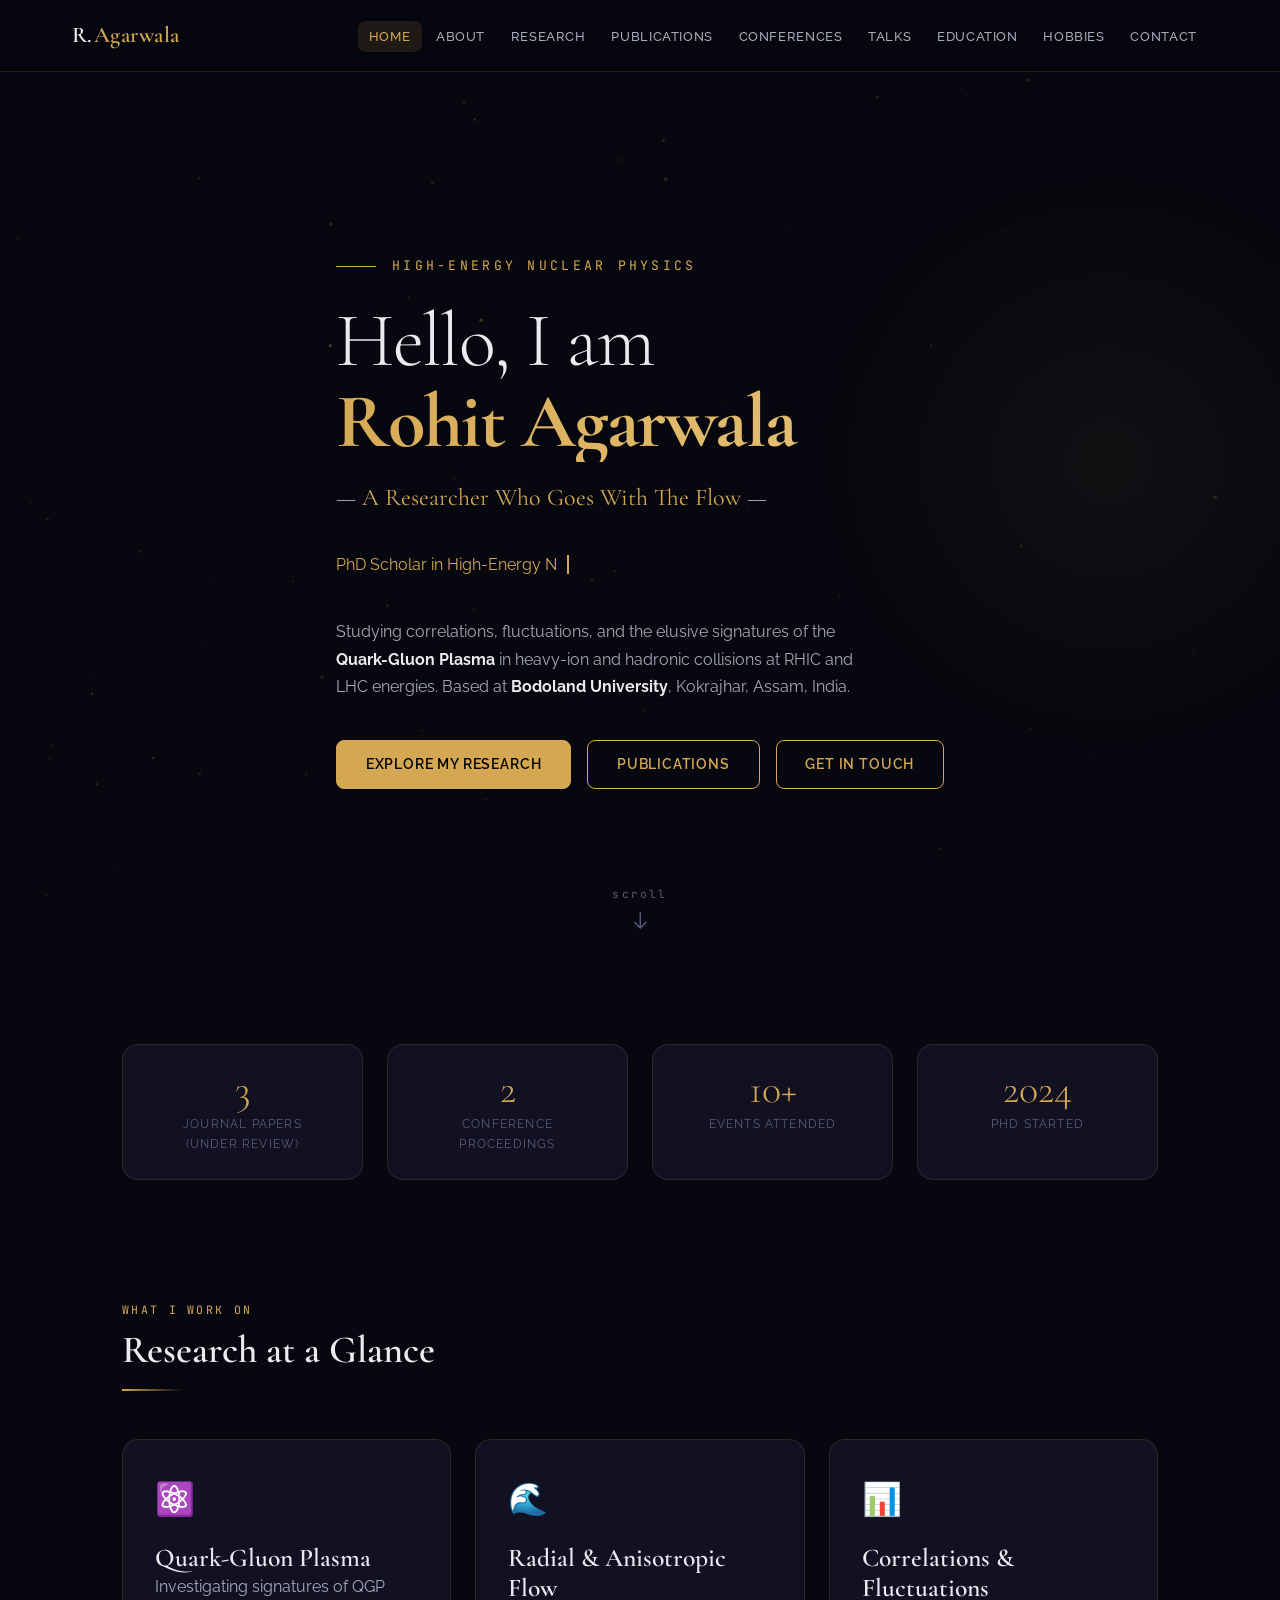
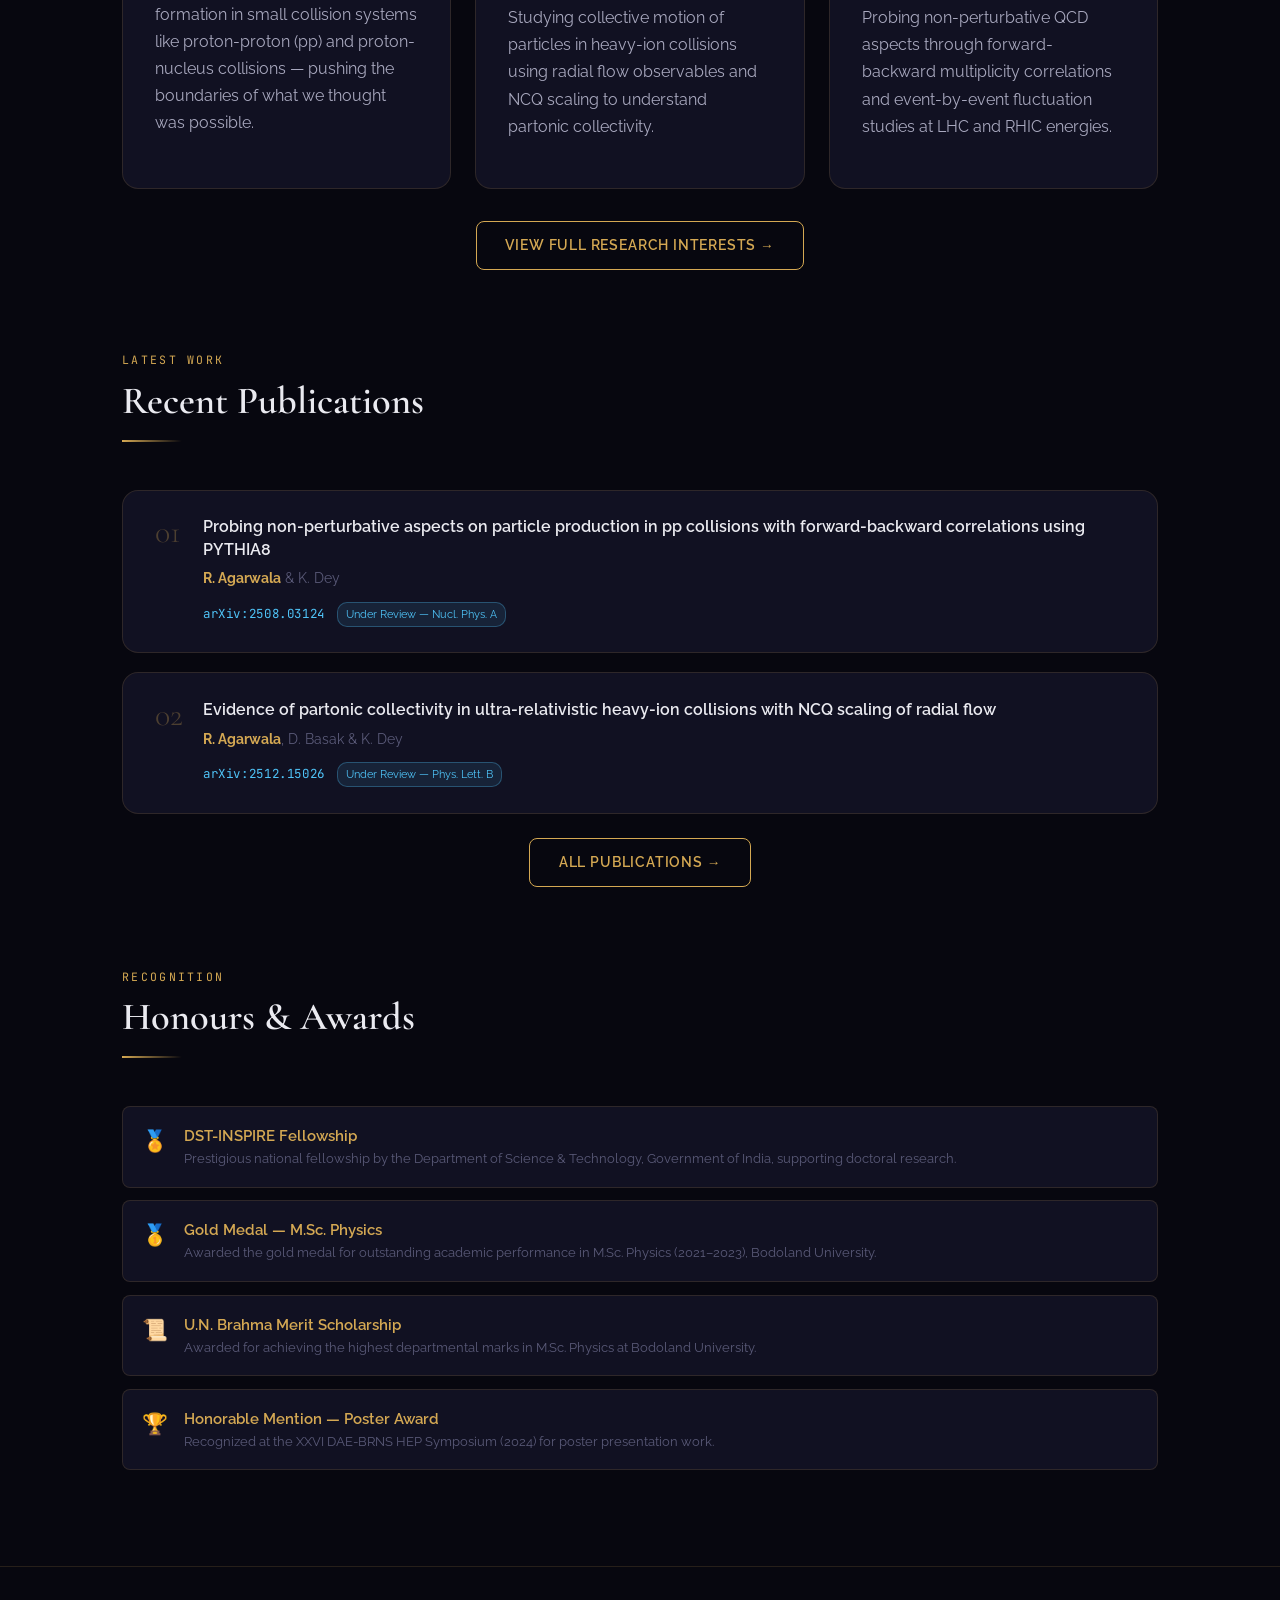
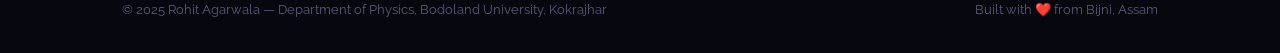
==== index.html @ eafd08af "Add files via upload All files uploaded" ====
<!DOCTYPE html>
<html lang="en">
<head>
  <meta charset="UTF-8" />
  <meta name="viewport" content="width=device-width, initial-scale=1.0" />
  <title>Rohit Agarwala | High-Energy Nuclear Physics</title>
  <meta name="description" content="Rohit Agarwala — PhD Scholar in High-Energy Nuclear Physics at Bodoland University, Kokrajhar, Assam. Studying QGP, radial flow, and correlations in heavy-ion and pp collisions." />
  <link rel="stylesheet" href="css/style.css" />
</head>
<body>

<canvas id="particle-canvas"></canvas>

<!-- Navbar -->
<nav class="navbar">
  <div class="nav-inner">
    <a href="index.html" class="nav-logo">R.<span>Agarwala</span></a>
    <ul class="nav-links">
      <li><a href="index.html">Home</a></li>
      <li><a href="about.html">About</a></li>
      <li><a href="research.html">Research</a></li>
      <li><a href="publications.html">Publications</a></li>
      <li><a href="conferences.html">Conferences</a></li>
      <li><a href="talks.html">Talks</a></li>
      <li><a href="education.html">Education</a></li>
      <li><a href="hobbies.html">Hobbies</a></li>
      <li><a href="contact.html">Contact</a></li>
    </ul>
    <div class="hamburger" id="hamburger">
      <span></span><span></span><span></span>
    </div>
  </div>
</nav>
<div class="mobile-nav">
  <a href="index.html">Home</a>
  <a href="about.html">About</a>
  <a href="research.html">Research</a>
  <a href="publications.html">Publications</a>
  <a href="conferences.html">Conferences</a>
  <a href="talks.html">Talks</a>
  <a href="education.html">Education</a>
  <a href="hobbies.html">Hobbies</a>
  <a href="contact.html">Contact</a>
</div>

<div class="page-wrapper">

  <!-- Hero -->
  <section class="hero">
    <div class="container">
      <div class="hero-content">
        <div class="hero-eyebrow fade-up">High-Energy Nuclear Physics</div>
        <h1 class="fade-up" style="transition-delay:0.1s">
          Hello, I am
          <span class="name-highlight">Rohit Agarwala</span>
        </h1>
        <p class="hero-tagline fade-up" style="transition-delay:0.2s">
          — <em>A Researcher Who Goes With The Flow</em> —
        </p>
        <p class="hero-desc fade-up" style="transition-delay:0.3s">
          <span id="typed-text" style="color:var(--gold)"></span>
          <span style="border-right: 2px solid var(--gold); animation: blink 1s infinite; margin-left:2px;">&nbsp;</span>
        </p>
        <p class="hero-desc fade-up" style="transition-delay:0.35s">
          Studying correlations, fluctuations, and the elusive signatures of the 
          <strong style="color:var(--text-primary)">Quark-Gluon Plasma</strong> in 
          heavy-ion and hadronic collisions at RHIC and LHC energies. 
          Based at <strong style="color:var(--text-primary)">Bodoland University</strong>, Kokrajhar, Assam, India.
        </p>
        <div class="hero-actions fade-up" style="transition-delay:0.4s">
          <a href="research.html" class="btn btn-primary">Explore My Research</a>
          <a href="publications.html" class="btn btn-outline">Publications</a>
          <a href="contact.html" class="btn btn-outline">Get In Touch</a>
        </div>
      </div>
    </div>
    <div class="hero-glow"></div>
    <div class="hero-scroll">
      <span>scroll</span>
      <svg width="16" height="20" viewBox="0 0 16 20" fill="none">
        <path d="M8 0v16M2 10l6 6 6-6" stroke="currentColor" stroke-width="1.5"/>
      </svg>
    </div>
  </section>

  <!-- Quick Stats -->
  <section class="section" style="padding-top: 2rem;">
    <div class="container">
      <div class="stats-row fade-up">
        <div class="stat-box">
          <div class="stat-number">3</div>
          <div class="stat-label">Journal Papers (Under Review)</div>
        </div>
        <div class="stat-box">
          <div class="stat-number">2</div>
          <div class="stat-label">Conference Proceedings</div>
        </div>
        <div class="stat-box">
          <div class="stat-number">10+</div>
          <div class="stat-label">Events Attended</div>
        </div>
        <div class="stat-box">
          <div class="stat-number">2024</div>
          <div class="stat-label">PhD Started</div>
        </div>
      </div>
    </div>
  </section>

  <!-- Research Snapshot -->
  <section class="section" style="padding-top: 0;">
    <div class="container">
      <div class="section-header fade-up">
        <div class="section-label">What I Work On</div>
        <h2>Research at a Glance</h2>
        <div class="section-divider"></div>
      </div>
      <div class="research-grid">
        <div class="card fade-up" style="transition-delay:0.1s">
          <div style="font-size:2rem;margin-bottom:1rem;">⚛️</div>
          <h3>Quark-Gluon Plasma</h3>
          <p>Investigating signatures of QGP formation in small collision systems like proton-proton (pp) and proton-nucleus collisions — pushing the boundaries of what we thought was possible.</p>
        </div>
        <div class="card fade-up" style="transition-delay:0.2s">
          <div style="font-size:2rem;margin-bottom:1rem;">🌊</div>
          <h3>Radial & Anisotropic Flow</h3>
          <p>Studying collective motion of particles in heavy-ion collisions using radial flow observables and NCQ scaling to understand partonic collectivity.</p>
        </div>
        <div class="card fade-up" style="transition-delay:0.3s">
          <div style="font-size:2rem;margin-bottom:1rem;">📊</div>
          <h3>Correlations & Fluctuations</h3>
          <p>Probing non-perturbative QCD aspects through forward-backward multiplicity correlations and event-by-event fluctuation studies at LHC and RHIC energies.</p>
        </div>
      </div>
      <div class="fade-up" style="margin-top:2rem; text-align:center;">
        <a href="research.html" class="btn btn-outline">View Full Research Interests →</a>
      </div>
    </div>
  </section>

  <!-- Recent Publications Teaser -->
  <section class="section" style="padding-top:0;">
    <div class="container">
      <div class="section-header fade-up">
        <div class="section-label">Latest Work</div>
        <h2>Recent Publications</h2>
        <div class="section-divider"></div>
      </div>
      <div class="pub-card fade-up">
        <div class="pub-number">01</div>
        <div class="pub-content">
          <div class="pub-title">Probing non-perturbative aspects on particle production in pp collisions with forward-backward correlations using PYTHIA8</div>
          <div class="pub-authors"><strong>R. Agarwala</strong> &amp; K. Dey</div>
          <div><span class="pub-journal">arXiv:2508.03124</span> <span class="pub-status">Under Review — Nucl. Phys. A</span></div>
        </div>
      </div>
      <div class="pub-card fade-up">
        <div class="pub-number">02</div>
        <div class="pub-content">
          <div class="pub-title">Evidence of partonic collectivity in ultra-relativistic heavy-ion collisions with NCQ scaling of radial flow</div>
          <div class="pub-authors"><strong>R. Agarwala</strong>, D. Basak &amp; K. Dey</div>
          <div><span class="pub-journal">arXiv:2512.15026</span> <span class="pub-status">Under Review — Phys. Lett. B</span></div>
        </div>
      </div>
      <div style="margin-top:1.5rem; text-align:center;" class="fade-up">
        <a href="publications.html" class="btn btn-outline">All Publications →</a>
      </div>
    </div>
  </section>

  <!-- Awards Teaser -->
  <section class="section" style="padding-top:0; padding-bottom:6rem;">
    <div class="container">
      <div class="section-header fade-up">
        <div class="section-label">Recognition</div>
        <h2>Honours &amp; Awards</h2>
        <div class="section-divider"></div>
      </div>
      <div class="awards-list">
        <div class="award-item fade-up">
          <div class="award-icon">🏅</div>
          <div>
            <div class="award-title">DST-INSPIRE Fellowship</div>
            <div class="award-desc">Prestigious national fellowship by the Department of Science &amp; Technology, Government of India, supporting doctoral research.</div>
          </div>
        </div>
        <div class="award-item fade-up">
          <div class="award-icon">🥇</div>
          <div>
            <div class="award-title">Gold Medal — M.Sc. Physics</div>
            <div class="award-desc">Awarded the gold medal for outstanding academic performance in M.Sc. Physics (2021–2023), Bodoland University.</div>
          </div>
        </div>
        <div class="award-item fade-up">
          <div class="award-icon">📜</div>
          <div>
            <div class="award-title">U.N. Brahma Merit Scholarship</div>
            <div class="award-desc">Awarded for achieving the highest departmental marks in M.Sc. Physics at Bodoland University.</div>
          </div>
        </div>
        <div class="award-item fade-up">
          <div class="award-icon">🏆</div>
          <div>
            <div class="award-title">Honorable Mention — Poster Award</div>
            <div class="award-desc">Recognized at the XXVI DAE-BRNS HEP Symposium (2024) for poster presentation work.</div>
          </div>
        </div>
      </div>
    </div>
  </section>

</div>

<!-- Footer -->
<footer>
  <div class="container">
    <div class="footer-inner">
      <span>© 2025 Rohit Agarwala — Department of Physics, Bodoland University, Kokrajhar</span>
      <span>Built with ❤️ from Bijni, Assam</span>
    </div>
  </div>
</footer>

<style>
@keyframes blink { 0%,100% { opacity: 1; } 50% { opacity: 0; } }
</style>

<script src="js/main.js"></script>
</body>
</html>
---- css/style.css ----
/* =============================================
   ROHIT AGARWALA — Academic Website
   Theme: Dark Elegant Physics
   ============================================= */

@import url('https://fonts.googleapis.com/css2?family=Cormorant+Garamond:ital,wght@0,300;0,400;0,600;0,700;1,300;1,400&family=Raleway:wght@300;400;500;600;700&family=JetBrains+Mono:wght@400;500&display=swap');

/* ── CSS Variables ── */
:root {
  --bg-primary:    #07070f;
  --bg-secondary:  #0d0d1a;
  --bg-card:       #111122;
  --bg-card-hover: #161628;
  --border:        rgba(212, 168, 83, 0.15);
  --border-hover:  rgba(212, 168, 83, 0.45);
  --gold:          #d4a853;
  --gold-light:    #e8c47a;
  --gold-dim:      rgba(212, 168, 83, 0.12);
  --cyan:          #4fc3f7;
  --cyan-dim:      rgba(79, 195, 247, 0.10);
  --text-primary:  #eaeaf0;
  --text-secondary:#a8a8be;
  --text-muted:    #5a5a78;
  --font-display:  'Cormorant Garamond', Georgia, serif;
  --font-ui:       'Raleway', sans-serif;
  --font-mono:     'JetBrains Mono', monospace;
  --nav-height:    72px;
  --radius:        8px;
  --radius-lg:     16px;
  --shadow:        0 4px 32px rgba(0,0,0,0.5);
  --shadow-gold:   0 0 40px rgba(212, 168, 83, 0.12);
  --transition:    0.3s cubic-bezier(0.4,0,0.2,1);
}

/* ── Reset & Base ── */
*, *::before, *::after { box-sizing: border-box; margin: 0; padding: 0; }

html { scroll-behavior: smooth; font-size: 16px; }

body {
  background-color: var(--bg-primary);
  color: var(--text-primary);
  font-family: var(--font-ui);
  font-weight: 400;
  line-height: 1.7;
  overflow-x: hidden;
}

::selection { background: var(--gold); color: #000; }

/* ── Scrollbar ── */
::-webkit-scrollbar { width: 6px; }
::-webkit-scrollbar-track { background: var(--bg-primary); }
::-webkit-scrollbar-thumb { background: var(--gold); border-radius: 3px; }

/* ── Typography ── */
h1,h2,h3,h4,h5 {
  font-family: var(--font-display);
  font-weight: 600;
  line-height: 1.2;
  color: var(--text-primary);
}
h1 { font-size: clamp(2.4rem, 5vw, 4rem); }
h2 { font-size: clamp(1.8rem, 3vw, 2.6rem); }
h3 { font-size: clamp(1.2rem, 2vw, 1.6rem); }
h4 { font-size: 1.1rem; font-family: var(--font-ui); font-weight: 600; }

p { color: var(--text-secondary); margin-bottom: 1rem; }
a { color: var(--gold); text-decoration: none; transition: color var(--transition); }
a:hover { color: var(--gold-light); }

/* ── Utility ── */
.container { max-width: 1100px; margin: 0 auto; padding: 0 2rem; }
.text-gold { color: var(--gold); }
.text-cyan { color: var(--cyan); }
.text-muted { color: var(--text-muted); }
.italic { font-style: italic; }
.tag {
  display: inline-block;
  font-size: 0.72rem;
  font-weight: 600;
  letter-spacing: 0.08em;
  text-transform: uppercase;
  padding: 3px 10px;
  border-radius: 20px;
  border: 1px solid var(--border-hover);
  color: var(--gold);
  background: var(--gold-dim);
}
.tag.cyan {
  color: var(--cyan);
  border-color: rgba(79,195,247,0.4);
  background: var(--cyan-dim);
}

/* ── Divider ── */
.section-divider {
  width: 60px; height: 2px;
  background: linear-gradient(90deg, var(--gold), transparent);
  margin: 1rem 0 2rem;
}
.section-divider.center { margin: 1rem auto 2rem; }

/* ── Particle Canvas ── */
#particle-canvas {
  position: fixed; top: 0; left: 0;
  width: 100%; height: 100%;
  pointer-events: none; z-index: 0;
  opacity: 0.4;
}

/* ── Navigation ── */
.navbar {
  position: fixed; top: 0; left: 0; right: 0;
  height: var(--nav-height);
  background: rgba(7,7,15,0.92);
  backdrop-filter: blur(20px);
  border-bottom: 1px solid var(--border);
  z-index: 1000;
  transition: box-shadow var(--transition);
}
.navbar.scrolled { box-shadow: 0 4px 30px rgba(0,0,0,0.6); }

.nav-inner {
  max-width: 1200px; margin: 0 auto; padding: 0 2rem;
  height: 100%; display: flex; align-items: center; justify-content: space-between;
}

.nav-logo {
  font-family: var(--font-display);
  font-size: 1.4rem;
  font-weight: 600;
  color: var(--text-primary);
  letter-spacing: 0.02em;
}
.nav-logo span { color: var(--gold); }

.nav-links {
  display: flex; gap: 0.2rem; list-style: none; align-items: center;
}
.nav-links a {
  color: var(--text-secondary);
  font-size: 0.8rem;
  font-weight: 500;
  letter-spacing: 0.05em;
  text-transform: uppercase;
  padding: 0.5rem 0.7rem;
  border-radius: var(--radius);
  transition: all var(--transition);
  position: relative;
}
.nav-links a:hover,
.nav-links a.active {
  color: var(--gold);
  background: var(--gold-dim);
}

/* Hamburger */
.hamburger { display: none; flex-direction: column; gap: 5px; cursor: pointer; padding: 8px; }
.hamburger span {
  display: block; width: 24px; height: 2px;
  background: var(--text-primary);
  transition: all var(--transition);
}

/* Mobile nav */
.mobile-nav {
  display: none;
  position: fixed; top: var(--nav-height); left: 0; right: 0;
  background: rgba(7,7,15,0.98);
  backdrop-filter: blur(20px);
  border-bottom: 1px solid var(--border);
  padding: 1rem 2rem 2rem;
  z-index: 999;
  flex-direction: column; gap: 0.5rem;
}
.mobile-nav.open { display: flex; }
.mobile-nav a {
  color: var(--text-secondary);
  font-size: 0.9rem;
  font-weight: 500;
  letter-spacing: 0.05em;
  text-transform: uppercase;
  padding: 0.75rem 1rem;
  border-radius: var(--radius);
  border: 1px solid transparent;
  transition: all var(--transition);
}
.mobile-nav a:hover { color: var(--gold); border-color: var(--border); background: var(--gold-dim); }

/* ── Page Wrapper ── */
.page-wrapper {
  position: relative; z-index: 1;
  padding-top: var(--nav-height);
  min-height: 100vh;
}

/* ── Page Hero (inner pages) ── */
.page-hero {
  padding: 5rem 0 3rem;
  text-align: center;
  position: relative;
}
.page-hero::after {
  content: '';
  position: absolute; bottom: 0; left: 50%; transform: translateX(-50%);
  width: 400px; height: 1px;
  background: linear-gradient(90deg, transparent, var(--gold), transparent);
}
.page-hero .eyebrow {
  font-family: var(--font-mono);
  font-size: 0.78rem;
  color: var(--gold);
  letter-spacing: 0.2em;
  text-transform: uppercase;
  margin-bottom: 1rem;
}
.page-hero h1 { font-weight: 300; letter-spacing: -0.01em; }
.page-hero h1 em { font-style: italic; color: var(--gold); }
.page-hero .subtitle { max-width: 600px; margin: 1rem auto 0; font-size: 1.05rem; }

/* ── Section ── */
.section { padding: 5rem 0; }
.section-header { margin-bottom: 3rem; }
.section-header.center { text-align: center; }
.section-label {
  font-family: var(--font-mono);
  font-size: 0.72rem;
  letter-spacing: 0.2em;
  text-transform: uppercase;
  color: var(--gold);
  margin-bottom: 0.5rem;
}

/* ── Cards ── */
.card {
  background: var(--bg-card);
  border: 1px solid var(--border);
  border-radius: var(--radius-lg);
  padding: 2rem;
  transition: all var(--transition);
  position: relative;
  overflow: hidden;
}
.card::before {
  content: '';
  position: absolute; top: 0; left: 0; right: 0;
  height: 2px;
  background: linear-gradient(90deg, transparent, var(--gold), transparent);
  opacity: 0; transition: opacity var(--transition);
}
.card:hover { border-color: var(--border-hover); background: var(--bg-card-hover); box-shadow: var(--shadow-gold); }
.card:hover::before { opacity: 1; }

/* ── Buttons ── */
.btn {
  display: inline-flex; align-items: center; gap: 0.5rem;
  font-family: var(--font-ui); font-size: 0.85rem; font-weight: 600;
  letter-spacing: 0.06em; text-transform: uppercase;
  padding: 0.75rem 1.8rem;
  border-radius: var(--radius);
  border: 1px solid transparent;
  cursor: pointer; transition: all var(--transition);
  text-decoration: none;
}
.btn-primary {
  background: var(--gold); color: #000;
  border-color: var(--gold);
}
.btn-primary:hover { background: var(--gold-light); color: #000; border-color: var(--gold-light); box-shadow: 0 0 20px rgba(212,168,83,0.3); }
.btn-outline {
  background: transparent; color: var(--gold);
  border-color: var(--gold);
}
.btn-outline:hover { background: var(--gold-dim); }

/* ── Timeline ── */
.timeline { position: relative; padding-left: 2rem; }
.timeline::before {
  content: '';
  position: absolute; left: 0; top: 0; bottom: 0;
  width: 1px; background: linear-gradient(180deg, var(--gold), transparent);
}
.timeline-item { position: relative; margin-bottom: 2.5rem; }
.timeline-item::before {
  content: '';
  position: absolute; left: -2rem; top: 0.4rem;
  width: 10px; height: 10px;
  border-radius: 50%;
  background: var(--gold); box-shadow: 0 0 10px rgba(212,168,83,0.6);
  transform: translateX(-50%);
}
.timeline-date {
  font-family: var(--font-mono); font-size: 0.75rem;
  color: var(--gold); letter-spacing: 0.1em; margin-bottom: 0.3rem;
}
.timeline-title { font-size: 1.05rem; font-weight: 600; color: var(--text-primary); margin-bottom: 0.2rem; }
.timeline-subtitle { font-size: 0.9rem; color: var(--text-secondary); margin-bottom: 0.4rem; }
.timeline-body { font-size: 0.9rem; color: var(--text-muted); }

/* ── Publication Card ── */
.pub-card {
  background: var(--bg-card); border: 1px solid var(--border);
  border-radius: var(--radius-lg); padding: 1.6rem 2rem;
  margin-bottom: 1.2rem; transition: all var(--transition);
  position: relative;
}
.pub-card:hover { border-color: var(--border-hover); background: var(--bg-card-hover); }
.pub-number {
  position: absolute; top: 1.6rem; left: 2rem;
  font-family: var(--font-display); font-size: 2rem; font-weight: 300;
  color: var(--gold); opacity: 0.3; line-height: 1;
}
.pub-content { padding-left: 3rem; }
.pub-title { font-size: 1rem; font-weight: 600; color: var(--text-primary); margin-bottom: 0.4rem; line-height: 1.4; }
.pub-authors { font-size: 0.85rem; color: var(--text-muted); margin-bottom: 0.5rem; }
.pub-authors strong { color: var(--gold); }
.pub-journal {
  font-family: var(--font-mono); font-size: 0.78rem;
  color: var(--cyan); letter-spacing: 0.05em;
}
.pub-status {
  display: inline-block; margin-left: 0.5rem;
  font-size: 0.7rem; padding: 2px 8px;
  border-radius: 10px; background: rgba(79,195,247,0.1);
  border: 1px solid rgba(79,195,247,0.3); color: var(--cyan);
}

/* ── Conference cards ── */
.conf-grid { display: grid; grid-template-columns: repeat(auto-fill, minmax(320px, 1fr)); gap: 1.5rem; }
.conf-card {
  background: var(--bg-card); border: 1px solid var(--border);
  border-radius: var(--radius-lg); padding: 1.5rem;
  transition: all var(--transition);
}
.conf-card:hover { border-color: var(--border-hover); background: var(--bg-card-hover); transform: translateY(-2px); }
.conf-icon { font-size: 1.4rem; margin-bottom: 0.75rem; }
.conf-title { font-size: 0.95rem; font-weight: 600; color: var(--text-primary); margin-bottom: 0.4rem; line-height: 1.4; }
.conf-meta { font-size: 0.8rem; color: var(--text-muted); display: flex; flex-direction: column; gap: 0.15rem; }
.conf-meta span { display: flex; align-items: center; gap: 0.4rem; }

/* ── Skills ── */
.skills-grid { display: grid; grid-template-columns: repeat(auto-fill, minmax(240px, 1fr)); gap: 1rem; }
.skill-item {
  background: var(--bg-card); border: 1px solid var(--border);
  border-radius: var(--radius); padding: 1rem 1.2rem;
}
.skill-name { font-size: 0.85rem; font-weight: 600; color: var(--text-primary); margin-bottom: 0.5rem; }
.skill-bar { height: 3px; background: rgba(255,255,255,0.06); border-radius: 2px; overflow: hidden; }
.skill-fill { height: 100%; background: linear-gradient(90deg, var(--gold), var(--gold-light)); border-radius: 2px; width: 0; transition: width 1.2s ease; }

/* ── Research Interest Cards ── */
.research-grid { display: grid; grid-template-columns: repeat(auto-fill, minmax(280px, 1fr)); gap: 1.5rem; }
.research-card {
  background: var(--bg-card); border: 1px solid var(--border);
  border-radius: var(--radius-lg); padding: 2rem;
  transition: all var(--transition); text-align: left;
}
.research-card:hover { border-color: var(--border-hover); transform: translateY(-3px); box-shadow: var(--shadow-gold); }
.research-icon { font-size: 2rem; margin-bottom: 1rem; }
.research-card h3 { font-size: 1.1rem; margin-bottom: 0.75rem; }
.research-card p { font-size: 0.88rem; margin: 0; }

/* ── Stat boxes ── */
.stats-row { display: flex; gap: 1.5rem; flex-wrap: wrap; margin: 2.5rem 0; }
.stat-box {
  background: var(--bg-card); border: 1px solid var(--border);
  border-radius: var(--radius-lg); padding: 1.5rem 2rem; flex: 1; min-width: 140px;
  text-align: center;
}
.stat-number { font-family: var(--font-display); font-size: 2.5rem; font-weight: 300; color: var(--gold); line-height: 1; }
.stat-label { font-size: 0.75rem; text-transform: uppercase; letter-spacing: 0.1em; color: var(--text-muted); margin-top: 0.3rem; }

/* ── Contact ── */
.contact-grid { display: grid; grid-template-columns: 1fr 1fr; gap: 3rem; }
.contact-item { display: flex; align-items: flex-start; gap: 1rem; margin-bottom: 1.5rem; }
.contact-icon { width: 40px; height: 40px; border-radius: 50%; background: var(--gold-dim); border: 1px solid var(--border); display: flex; align-items: center; justify-content: center; font-size: 1rem; flex-shrink: 0; }
.contact-label { font-size: 0.72rem; text-transform: uppercase; letter-spacing: 0.1em; color: var(--text-muted); margin-bottom: 0.2rem; }
.contact-value { font-size: 0.9rem; color: var(--text-primary); }
.contact-value a { color: var(--gold); }

/* ── Social Links ── */
.social-links { display: flex; gap: 1rem; flex-wrap: wrap; }
.social-link {
  display: flex; align-items: center; gap: 0.5rem;
  padding: 0.6rem 1.2rem;
  background: var(--bg-card); border: 1px solid var(--border);
  border-radius: var(--radius); font-size: 0.82rem; font-weight: 600;
  color: var(--text-secondary); transition: all var(--transition);
}
.social-link:hover { color: var(--gold); border-color: var(--border-hover); background: var(--gold-dim); }

/* ── Award chips ── */
.awards-list { display: flex; flex-direction: column; gap: 0.8rem; }
.award-item {
  display: flex; align-items: flex-start; gap: 1rem;
  background: var(--bg-card); border: 1px solid var(--border);
  border-radius: var(--radius); padding: 1rem 1.2rem;
}
.award-icon { font-size: 1.3rem; flex-shrink: 0; }
.award-title { font-size: 0.92rem; font-weight: 600; color: var(--gold); }
.award-desc { font-size: 0.82rem; color: var(--text-muted); }

/* ── Footer ── */
footer {
  border-top: 1px solid var(--border);
  padding: 2rem 0;
  text-align: center;
  font-size: 0.82rem;
  color: var(--text-muted);
}
footer a { color: var(--gold); }
footer .footer-inner { display: flex; justify-content: space-between; align-items: center; flex-wrap: wrap; gap: 1rem; }

/* ── Fade-in Animations ── */
.fade-up {
  opacity: 0; transform: translateY(30px);
  transition: opacity 0.7s ease, transform 0.7s ease;
}
.fade-up.visible { opacity: 1; transform: translateY(0); }

/* ── Hero specific (index.html) ── */
.hero {
  min-height: 100vh; display: flex; align-items: center;
  position: relative; overflow: hidden;
}
.hero-content { position: relative; z-index: 2; max-width: 720px; }
.hero-eyebrow {
  font-family: var(--font-mono); font-size: 0.82rem;
  color: var(--gold); letter-spacing: 0.25em; text-transform: uppercase;
  margin-bottom: 1.5rem; display: flex; align-items: center; gap: 1rem;
}
.hero-eyebrow::before {
  content: ''; display: block; width: 40px; height: 1px; background: var(--gold);
}
.hero h1 {
  font-size: clamp(3rem, 6vw, 5.5rem);
  font-weight: 300; line-height: 1.05;
  margin-bottom: 1rem; letter-spacing: -0.02em;
}
.hero h1 .name-highlight {
  display: block; font-weight: 700;
  background: linear-gradient(135deg, var(--gold), var(--gold-light));
  -webkit-background-clip: text; -webkit-text-fill-color: transparent;
  background-clip: text;
}
.hero-tagline {
  font-family: var(--font-display); font-style: italic;
  font-size: clamp(1.1rem, 2vw, 1.5rem);
  color: var(--text-secondary); margin-bottom: 2rem;
}
.hero-tagline em { color: var(--gold); font-style: normal; }
.hero-desc { font-size: 1rem; color: var(--text-secondary); max-width: 540px; margin-bottom: 2.5rem; }
.hero-actions { display: flex; gap: 1rem; flex-wrap: wrap; }
.hero-scroll {
  position: absolute; bottom: 2.5rem; left: 50%; transform: translateX(-50%);
  font-family: var(--font-mono); font-size: 0.7rem; color: var(--text-muted);
  letter-spacing: 0.2em; text-align: center; z-index: 2;
  display: flex; flex-direction: column; align-items: center; gap: 0.5rem;
  animation: bounce 2s infinite;
}
@keyframes bounce { 0%,100% { transform: translateX(-50%) translateY(0); } 50% { transform: translateX(-50%) translateY(6px); } }
.hero-glow {
  position: absolute; right: -10%; top: 10%;
  width: 600px; height: 600px;
  border-radius: 50%;
  background: radial-gradient(circle, rgba(212,168,83,0.06) 0%, transparent 70%);
  pointer-events: none;
}

/* ── Quote block ── */
.quote-block {
  border-left: 3px solid var(--gold);
  padding: 1rem 1.5rem; margin: 2rem 0;
  background: var(--gold-dim); border-radius: 0 var(--radius) var(--radius) 0;
}
.quote-block p { font-family: var(--font-display); font-style: italic; font-size: 1.1rem; color: var(--text-primary); margin: 0; }
.quote-block cite { font-size: 0.8rem; color: var(--text-muted); display: block; margin-top: 0.5rem; }

/* ── Hobbies ── */
.hobby-feature {
  display: grid; grid-template-columns: 1fr 1fr; gap: 2rem; align-items: start;
}
.kohli-tribute {
  background: linear-gradient(135deg, #0d0d1a, #1a0d0d);
  border: 1px solid rgba(212,168,83,0.3);
  border-radius: var(--radius-lg); padding: 2.5rem;
  position: relative; overflow: hidden;
}
.kohli-tribute::before {
  content: '18';
  position: absolute; right: -1rem; top: -1.5rem;
  font-family: var(--font-display); font-size: 12rem; font-weight: 700;
  color: rgba(212,168,83,0.05); line-height: 1;
}
.kohli-jersey {
  font-family: var(--font-display); font-size: 5rem; font-weight: 700;
  color: var(--gold); opacity: 0.15; line-height: 1; text-align: right;
}

/* ── Responsive ── */
@media (max-width: 900px) {
  .nav-links { display: none; }
  .hamburger { display: flex; }
  .contact-grid { grid-template-columns: 1fr; }
  .hobby-feature { grid-template-columns: 1fr; }
}
@media (max-width: 640px) {
  .container { padding: 0 1.2rem; }
  .stats-row { gap: 0.75rem; }
  .section { padding: 3rem 0; }
  .conf-grid { grid-template-columns: 1fr; }
  .hero-actions { flex-direction: column; }
  .btn { width: 100%; justify-content: center; }
}
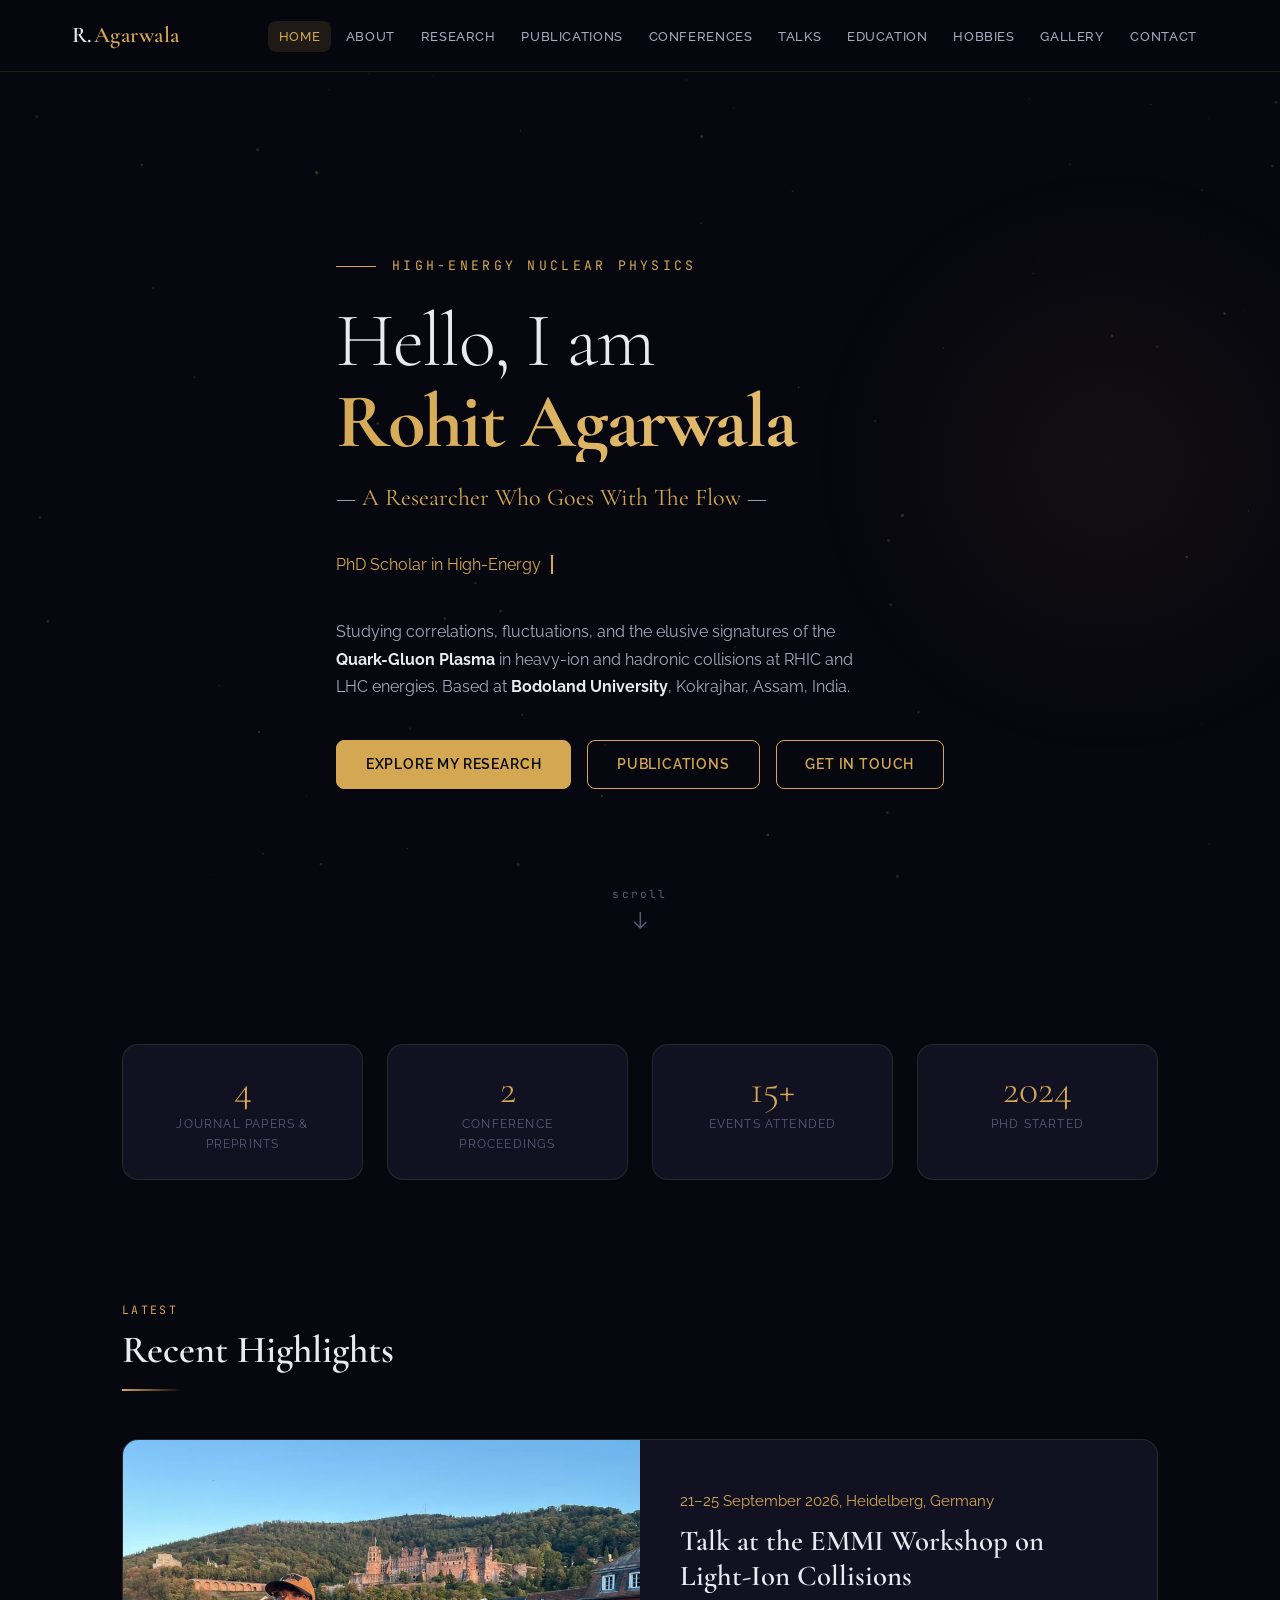
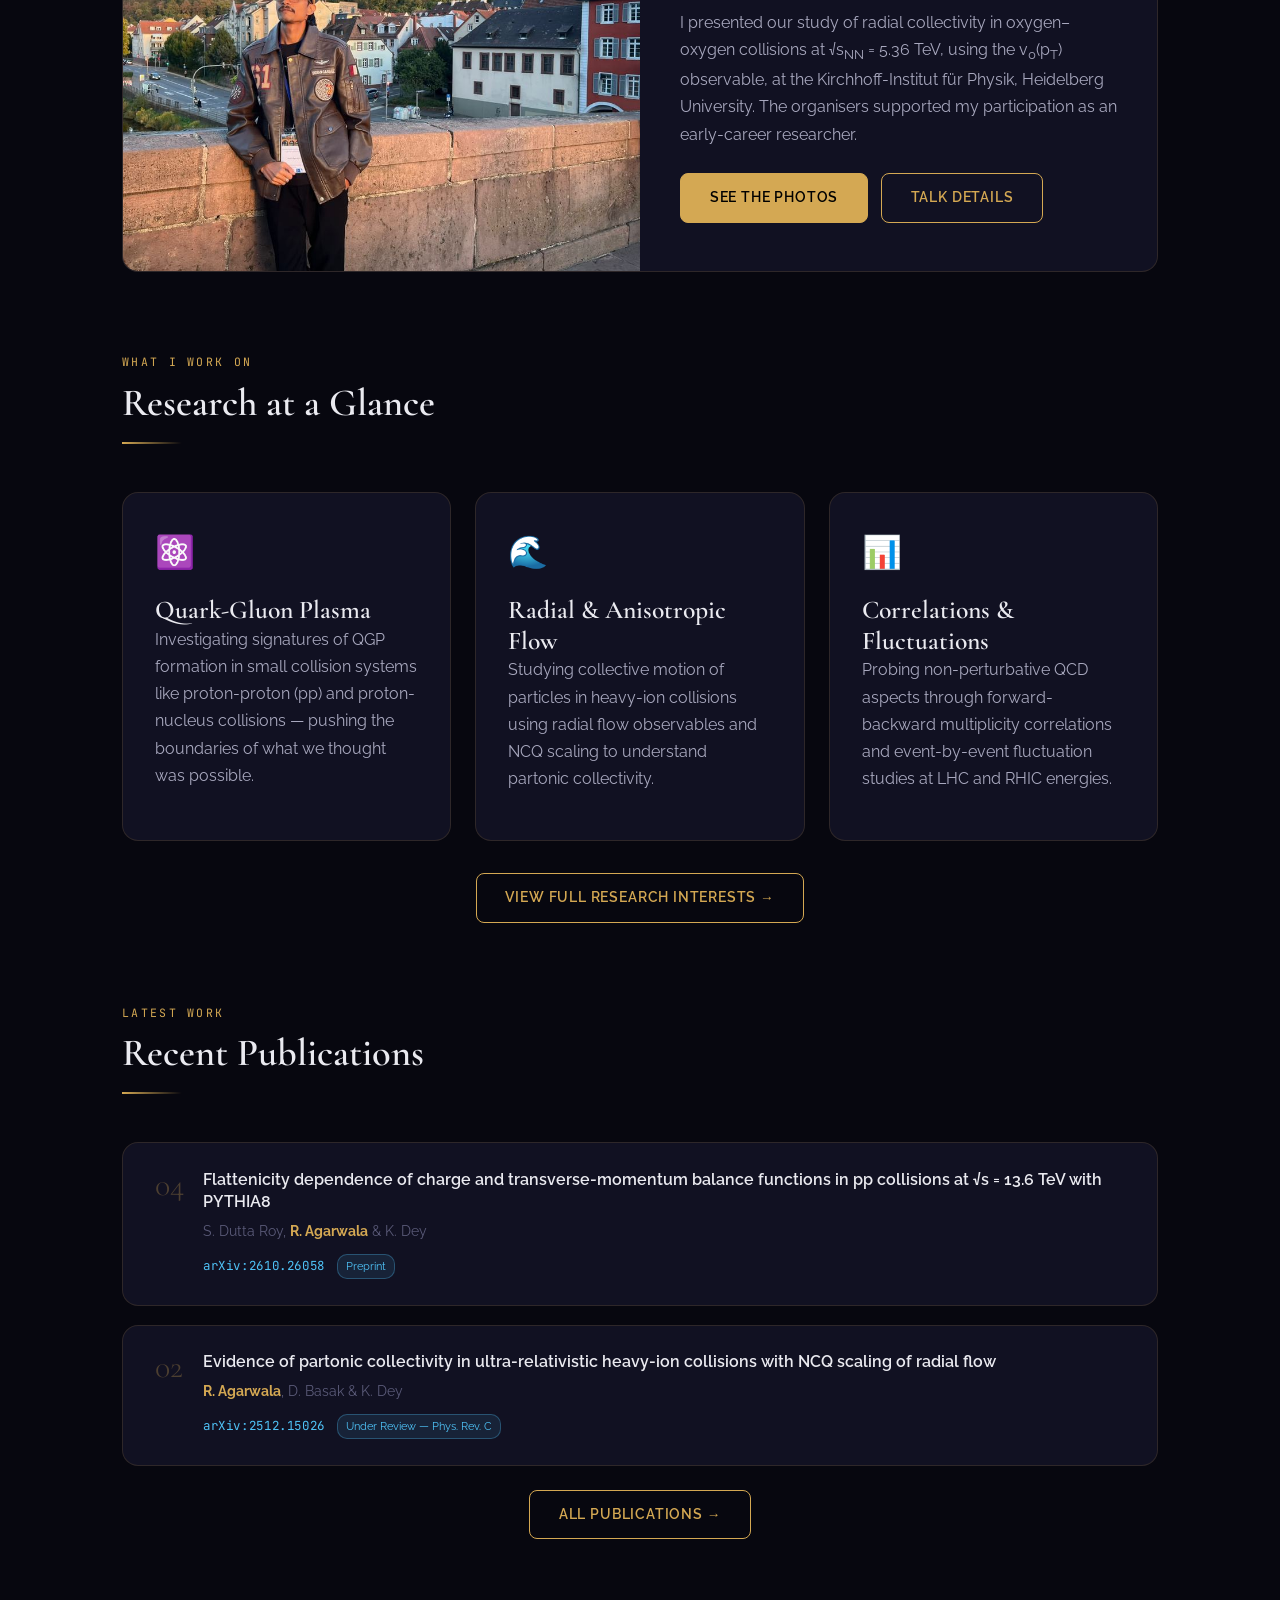
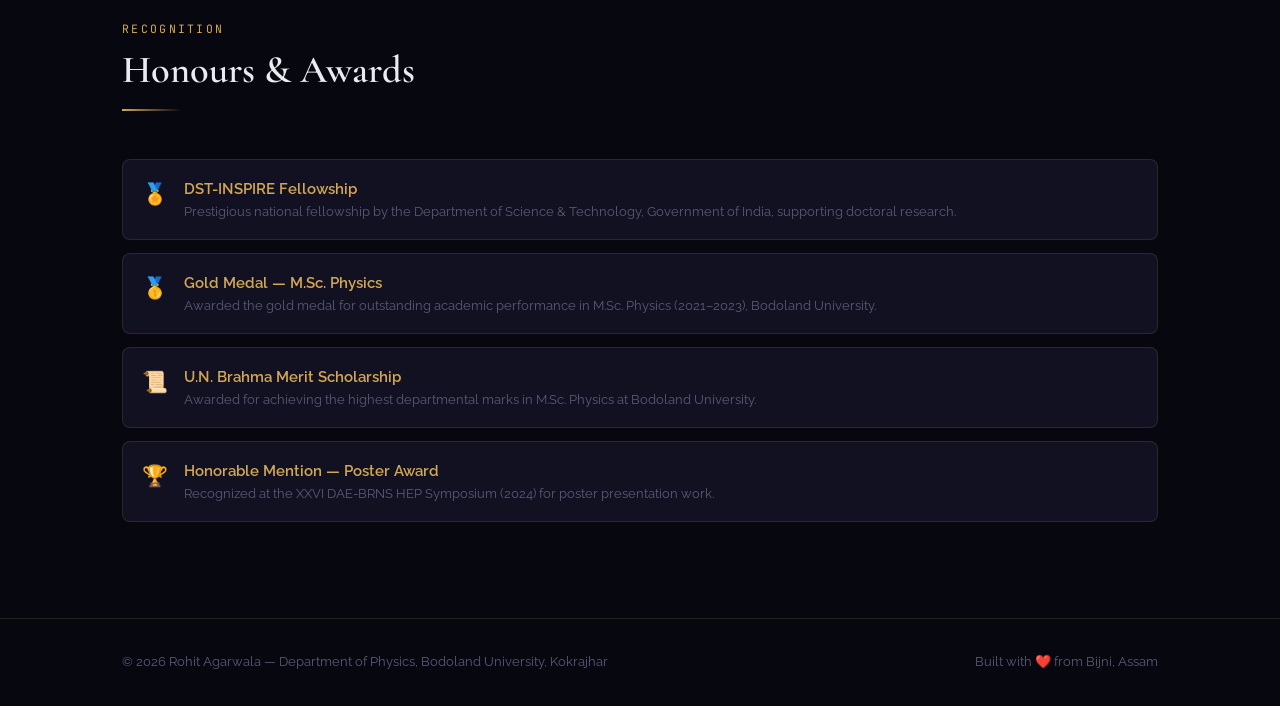
==== commit b42076fe: "Add files via upload" ====
--- a/index.html
+++ b/index.html
@@ -5,7 +5,7 @@
   <meta name="viewport" content="width=device-width, initial-scale=1.0" />
   <title>Rohit Agarwala | High-Energy Nuclear Physics</title>
   <meta name="description" content="Rohit Agarwala — PhD Scholar in High-Energy Nuclear Physics at Bodoland University, Kokrajhar, Assam. Studying QGP, radial flow, and correlations in heavy-ion and pp collisions." />
-  <link rel="stylesheet" href="css/style.css" />
+  <link rel="stylesheet" href="css/style.css?v=20261123" />
 </head>
 <body>
 
@@ -24,6 +24,7 @@
       <li><a href="talks.html">Talks</a></li>
       <li><a href="education.html">Education</a></li>
       <li><a href="hobbies.html">Hobbies</a></li>
+      <li><a href="gallery.html">Gallery</a></li>
       <li><a href="contact.html">Contact</a></li>
     </ul>
     <div class="hamburger" id="hamburger">
@@ -40,6 +41,7 @@
   <a href="talks.html">Talks</a>
   <a href="education.html">Education</a>
   <a href="hobbies.html">Hobbies</a>
+  <a href="gallery.html">Gallery</a>
   <a href="contact.html">Contact</a>
 </div>
 
@@ -88,15 +90,15 @@
     <div class="container">
       <div class="stats-row fade-up">
         <div class="stat-box">
-          <div class="stat-number">3</div>
-          <div class="stat-label">Journal Papers (Under Review)</div>
+          <div class="stat-number">4</div>
+          <div class="stat-label">Journal Papers &amp; Preprints</div>
         </div>
         <div class="stat-box">
           <div class="stat-number">2</div>
           <div class="stat-label">Conference Proceedings</div>
         </div>
         <div class="stat-box">
-          <div class="stat-number">10+</div>
+          <div class="stat-number">15+</div>
           <div class="stat-label">Events Attended</div>
         </div>
         <div class="stat-box">
@@ -104,6 +106,37 @@
           <div class="stat-label">PhD Started</div>
         </div>
       </div>
+    </div>
+  </section>
+
+  <!-- Recent Highlights -->
+  <section class="section" style="padding-top:0;">
+    <div class="container">
+      <div class="section-header fade-up">
+        <div class="section-label">Latest</div>
+        <h2>Recent Highlights</h2>
+        <div class="section-divider"></div>
+      </div>
+      <article class="highlight fade-up">
+        <a class="highlight-photo" href="gallery.html#emmi-2026">
+          <img src="images/gallery/emmi-2026/thumbs/castle-backdrop-2.jpg" width="900" height="750"
+               alt="Rohit Agarwala on Heidelberg's Old Bridge, with the castle on the hill behind" loading="lazy" decoding="async" />
+        </a>
+        <div class="highlight-body">
+          <p class="highlight-when">21–25 September 2026, Heidelberg, Germany</p>
+          <h3>Talk at the EMMI Workshop on <span class="nowrap">Light-Ion</span> Collisions</h3>
+          <p>
+            I presented our study of radial collectivity in oxygen–oxygen collisions at
+            √s<sub>NN</sub> = 5.36 TeV, using the v<sub>0</sub>(p<sub>T</sub>) observable, at the
+            Kirchhoff-Institut für Physik, Heidelberg University. The organisers supported my
+            participation as an early-career researcher.
+          </p>
+          <div class="highlight-links">
+            <a class="btn btn-primary" href="gallery.html#emmi-2026">See the photos</a>
+            <a class="btn btn-outline" href="talks.html">Talk details</a>
+          </div>
+        </div>
+      </article>
     </div>
   </section>
 
@@ -147,11 +180,11 @@
         <div class="section-divider"></div>
       </div>
       <div class="pub-card fade-up">
-        <div class="pub-number">01</div>
+        <div class="pub-number">04</div>
         <div class="pub-content">
-          <div class="pub-title">Probing non-perturbative aspects on particle production in pp collisions with forward-backward correlations using PYTHIA8</div>
-          <div class="pub-authors"><strong>R. Agarwala</strong> &amp; K. Dey</div>
-          <div><span class="pub-journal">arXiv:2508.03124</span> <span class="pub-status">Under Review — Nucl. Phys. A</span></div>
+          <div class="pub-title">Flattenicity dependence of charge and transverse-momentum balance functions in pp collisions at √s = 13.6 TeV with PYTHIA8</div>
+          <div class="pub-authors">S. Dutta Roy, <strong>R. Agarwala</strong> &amp; K. Dey</div>
+          <div><span class="pub-journal">arXiv:2610.26058</span> <span class="pub-status">Preprint</span></div>
         </div>
       </div>
       <div class="pub-card fade-up">
@@ -159,7 +192,7 @@
         <div class="pub-content">
           <div class="pub-title">Evidence of partonic collectivity in ultra-relativistic heavy-ion collisions with NCQ scaling of radial flow</div>
           <div class="pub-authors"><strong>R. Agarwala</strong>, D. Basak &amp; K. Dey</div>
-          <div><span class="pub-journal">arXiv:2512.15026</span> <span class="pub-status">Under Review — Phys. Lett. B</span></div>
+          <div><span class="pub-journal">arXiv:2512.15026</span> <span class="pub-status">Under Review — Phys. Rev. C</span></div>
         </div>
       </div>
       <div style="margin-top:1.5rem; text-align:center;" class="fade-up">
@@ -215,7 +248,7 @@
 <footer>
   <div class="container">
     <div class="footer-inner">
-      <span>© 2025 Rohit Agarwala — Department of Physics, Bodoland University, Kokrajhar</span>
+      <span>© 2026 Rohit Agarwala — Department of Physics, Bodoland University, Kokrajhar</span>
       <span>Built with ❤️ from Bijni, Assam</span>
     </div>
   </div>
@@ -225,6 +258,6 @@
 @keyframes blink { 0%,100% { opacity: 1; } 50% { opacity: 0; } }
 </style>
 
-<script src="js/main.js"></script>
+<script src="js/main.js?v=20261123"></script>
 </body>
 </html>
--- a/css/style.css
+++ b/css/style.css
@@ -498,12 +498,152 @@
   color: var(--gold); opacity: 0.15; line-height: 1; text-align: right;
 }
 
+/* ── Keyboard focus ── */
+a:focus-visible, button:focus-visible { outline: 2px solid var(--gold); outline-offset: 3px; }
+
+/* =============================================
+   Gallery page
+   ============================================= */
+.gallery-event { padding: 4.5rem 0 2rem; scroll-margin-top: var(--nav-height); }
+.gallery-event + .gallery-event { border-top: 1px solid var(--border); }
+
+/* Event introduction: text beside the talk's title slide */
+.event-intro {
+  display: grid; grid-template-columns: minmax(0, 5fr) minmax(0, 6fr);
+  gap: 3rem; align-items: center; margin-bottom: 3.5rem;
+}
+.event-when { font-size: 0.95rem; color: var(--gold); margin-bottom: 0.5rem; }
+.event-intro h2 { margin-bottom: 1.2rem; }
+.event-intro p { max-width: 62ch; }
+.event-talk { border-left: 2px solid var(--gold); padding: 0.2rem 0 0.2rem 1.2rem; margin: 1.8rem 0; }
+.event-talk-label { font-size: 0.85rem; color: var(--text-muted); margin-bottom: 0.35rem; }
+.event-talk-title {
+  font-family: var(--font-display); font-size: 1.35rem; font-weight: 600;
+  line-height: 1.35; color: var(--text-primary); margin-bottom: 0.4rem;
+}
+.event-talk-authors { font-size: 0.9rem; margin: 0; }
+.event-links { display: flex; flex-wrap: wrap; gap: 1.6rem; font-size: 0.92rem; font-weight: 600; margin: 0; }
+.event-links a { text-decoration: underline; text-decoration-color: var(--border-hover); text-underline-offset: 5px; }
+.event-links a:hover { text-decoration-color: var(--gold); }
+
+/* A photo link: opens the full-size photo in the viewer */
+.photo { position: relative; display: block; overflow: hidden; border-radius: 4px; background: var(--bg-card); }
+.photo img { display: block; width: 100%; height: auto; aspect-ratio: var(--ar); object-fit: cover; }
+
+/* Featured photos (title slide, group photo) are shown whole, caption underneath */
+.feature-figure { margin: 0; }
+.feature-figure figcaption {
+  font-family: var(--font-display); font-style: italic; font-size: 1.08rem; line-height: 1.5;
+  color: var(--text-secondary); margin-top: 0.8rem; max-width: 72ch;
+}
+.group-figure { margin-bottom: 3.5rem; }
+
+/* Photo rows: each photo keeps its own shape, and every photo in a row shares one height */
+.photo-rows { --row: 300px; display: flex; flex-wrap: wrap; gap: 10px; }
+.photo-rows::after { content: ''; flex-grow: 10000; }  /* stops the last row from stretching */
+.photo-rows .photo { flex-grow: calc(var(--ar) * 100); flex-basis: calc(var(--ar) * var(--row)); }
+.photo-caption {
+  position: absolute; left: 0; right: 0; bottom: 0; padding: 2.8rem 1rem 0.85rem;
+  background: linear-gradient(transparent, rgba(7, 7, 15, 0.88));
+  font-family: var(--font-display); font-style: italic; font-size: 1rem; line-height: 1.35;
+  color: var(--text-primary); opacity: 0; transition: opacity 0.25s ease; pointer-events: none;
+}
+.photo:focus-visible .photo-caption { opacity: 1; }
+@media (hover: hover) { .photo:hover .photo-caption { opacity: 1; } }
+
+/* Photo viewer */
+body.viewer-open { overflow: hidden; }
+.viewer {
+  position: fixed; inset: 0; z-index: 2000;
+  display: grid; grid-template-columns: 5rem minmax(0, 1fr) 5rem; align-items: center;
+  background: rgba(7, 7, 15, 0.96);
+  animation: viewer-in 0.2s ease-out;
+}
+.viewer[hidden] { display: none; }
+@keyframes viewer-in { from { opacity: 0; } to { opacity: 1; } }
+.viewer-figure {
+  grid-column: 2; grid-row: 1; margin: 0; height: 100vh; height: 100dvh;
+  display: flex; flex-direction: column; align-items: center; justify-content: center;
+  gap: 0.9rem; padding: 4rem 0 1.5rem;
+}
+.viewer-img {
+  max-width: 100%; max-height: calc(100vh - 10rem); max-height: calc(100dvh - 10rem);
+  object-fit: contain; border-radius: 4px; box-shadow: 0 24px 60px rgba(0, 0, 0, 0.6);
+}
+.viewer-caption {
+  font-family: var(--font-display); font-style: italic; font-size: 1.15rem; line-height: 1.45;
+  color: var(--text-primary); text-align: center; max-width: 60ch; margin: 0;
+}
+.viewer-count { font-size: 0.8rem; color: var(--text-muted); margin: 0; font-variant-numeric: tabular-nums; }
+.viewer-btn {
+  display: flex; align-items: center; justify-content: center; justify-self: center;
+  width: 48px; height: 48px; border-radius: 50%;
+  background: rgba(17, 17, 34, 0.85); border: 1px solid var(--border-hover);
+  color: var(--gold); font-size: 1.5rem; line-height: 1; cursor: pointer;
+  transition: background var(--transition), border-color var(--transition);
+}
+.viewer-btn:hover { background: var(--gold-dim); border-color: var(--gold); }
+.viewer-btn[hidden] { display: none; }
+.viewer-btn svg { width: 20px; height: 20px; }
+.viewer-prev { grid-column: 1; grid-row: 1; }
+.viewer-next { grid-column: 3; grid-row: 1; }
+.viewer-close { position: absolute; top: 1rem; right: 1rem; }
+
+/* =============================================
+   Photos on other pages
+   ============================================= */
+/* Home: recent highlight */
+.highlight {
+  display: grid; grid-template-columns: minmax(0, 1fr) minmax(0, 1fr);
+  background: var(--bg-card); border: 1px solid var(--border);
+  border-radius: var(--radius-lg); overflow: hidden;
+}
+.highlight-photo { display: block; }
+.highlight-photo img { display: block; width: 100%; height: 100%; aspect-ratio: 6 / 5; object-fit: cover; }
+.highlight-body { padding: 2.5rem; display: flex; flex-direction: column; justify-content: center; }
+.highlight-when { font-size: 0.95rem; color: var(--gold); margin-bottom: 0.6rem; }
+.highlight-body h3 { font-size: clamp(1.4rem, 2.4vw, 1.8rem); margin-bottom: 1rem; }
+.highlight-body p { max-width: 56ch; }
+.highlight-links { display: flex; flex-wrap: wrap; gap: 0.8rem; margin-top: 0.6rem; }
+
+/* Conferences: event card with a photo on top */
+.conf-photo { display: block; margin: -1.5rem -1.5rem 1.2rem; overflow: hidden; border-radius: var(--radius-lg) var(--radius-lg) 0 0; }
+.conf-photo img { display: block; width: 100%; height: auto; aspect-ratio: 16 / 7; object-fit: cover; }
+.conf-grid:has(.conf-photo) { align-items: start; }  /* cards keep their own height next to a photo card */
+.conf-talk { font-style: italic; }
+
+/* Keeps a short phrase on one line, e.g. "Light-Ion" in a heading */
+.nowrap { white-space: nowrap; }
+
 /* ── Responsive ── */
-@media (max-width: 900px) {
+@media (max-width: 1150px) {
   .nav-links { display: none; }
   .hamburger { display: flex; }
+}
+@media (max-width: 900px) {
   .contact-grid { grid-template-columns: 1fr; }
   .hobby-feature { grid-template-columns: 1fr; }
+  .event-intro { grid-template-columns: 1fr; gap: 2rem; }
+  .photo-rows { --row: 240px; }
+  .highlight { grid-template-columns: 1fr; }
+  .highlight-photo img { aspect-ratio: 3 / 2; }
+  .highlight-body { padding: 1.8rem; }
+}
+@media (max-width: 640px) {
+  /* row height scaled to the screen so a row holds two portraits, or one portrait and one landscape */
+  .photo-rows { --row: calc(46vw - 21px); gap: 6px; }
+  .viewer { grid-template-columns: 0 minmax(0, 1fr) 0; }
+  .viewer-figure { padding: 4rem 0.75rem 5.5rem; }
+  .viewer-img { max-height: calc(100vh - 13rem); max-height: calc(100dvh - 13rem); }
+  .viewer-prev, .viewer-next { position: absolute; bottom: 1.25rem; }
+  .viewer-prev { left: 1.25rem; }
+  .viewer-next { right: 1.25rem; }
+}
+@media (prefers-reduced-motion: reduce) {
+  .viewer { animation: none; }
+  .photo-caption { transition: none; }
+  .fade-up { opacity: 1; transform: none; transition: none; }
+  .hero-scroll { animation: none; }
 }
 @media (max-width: 640px) {
   .container { padding: 0 1.2rem; }
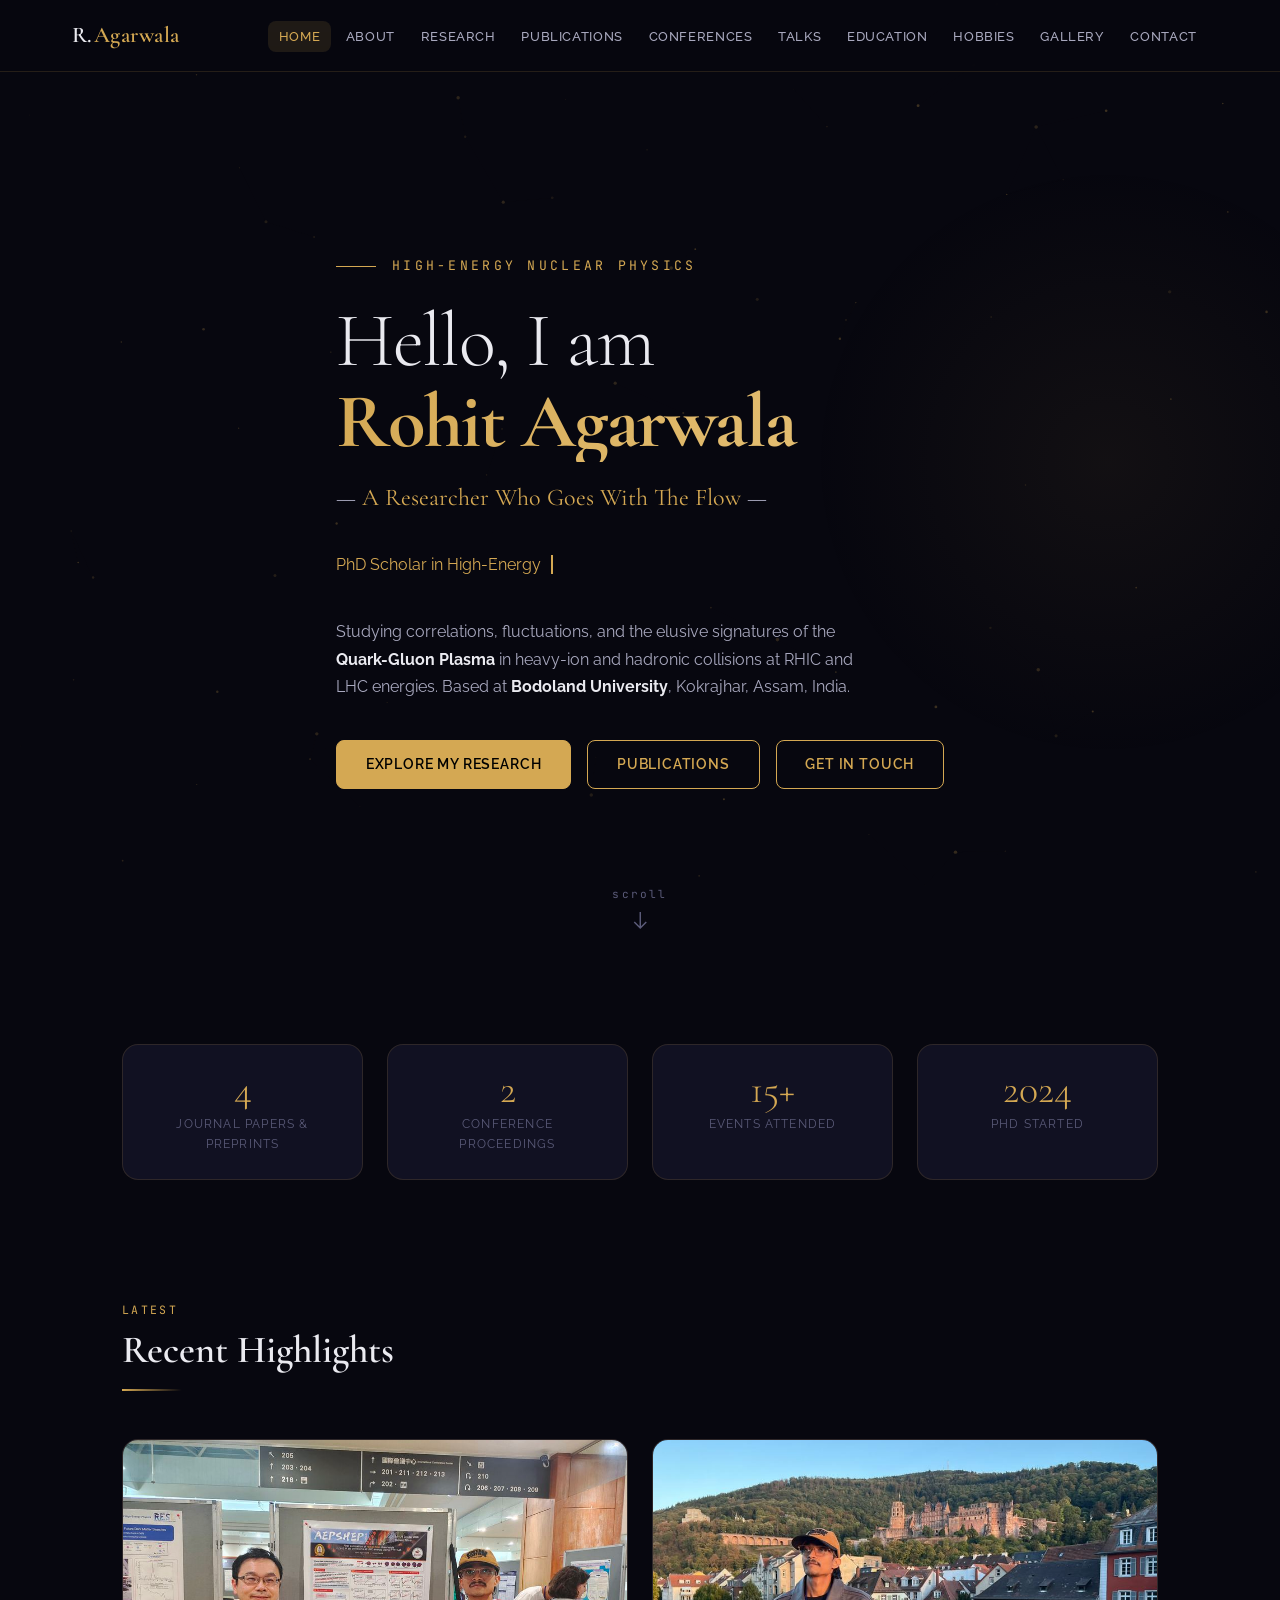
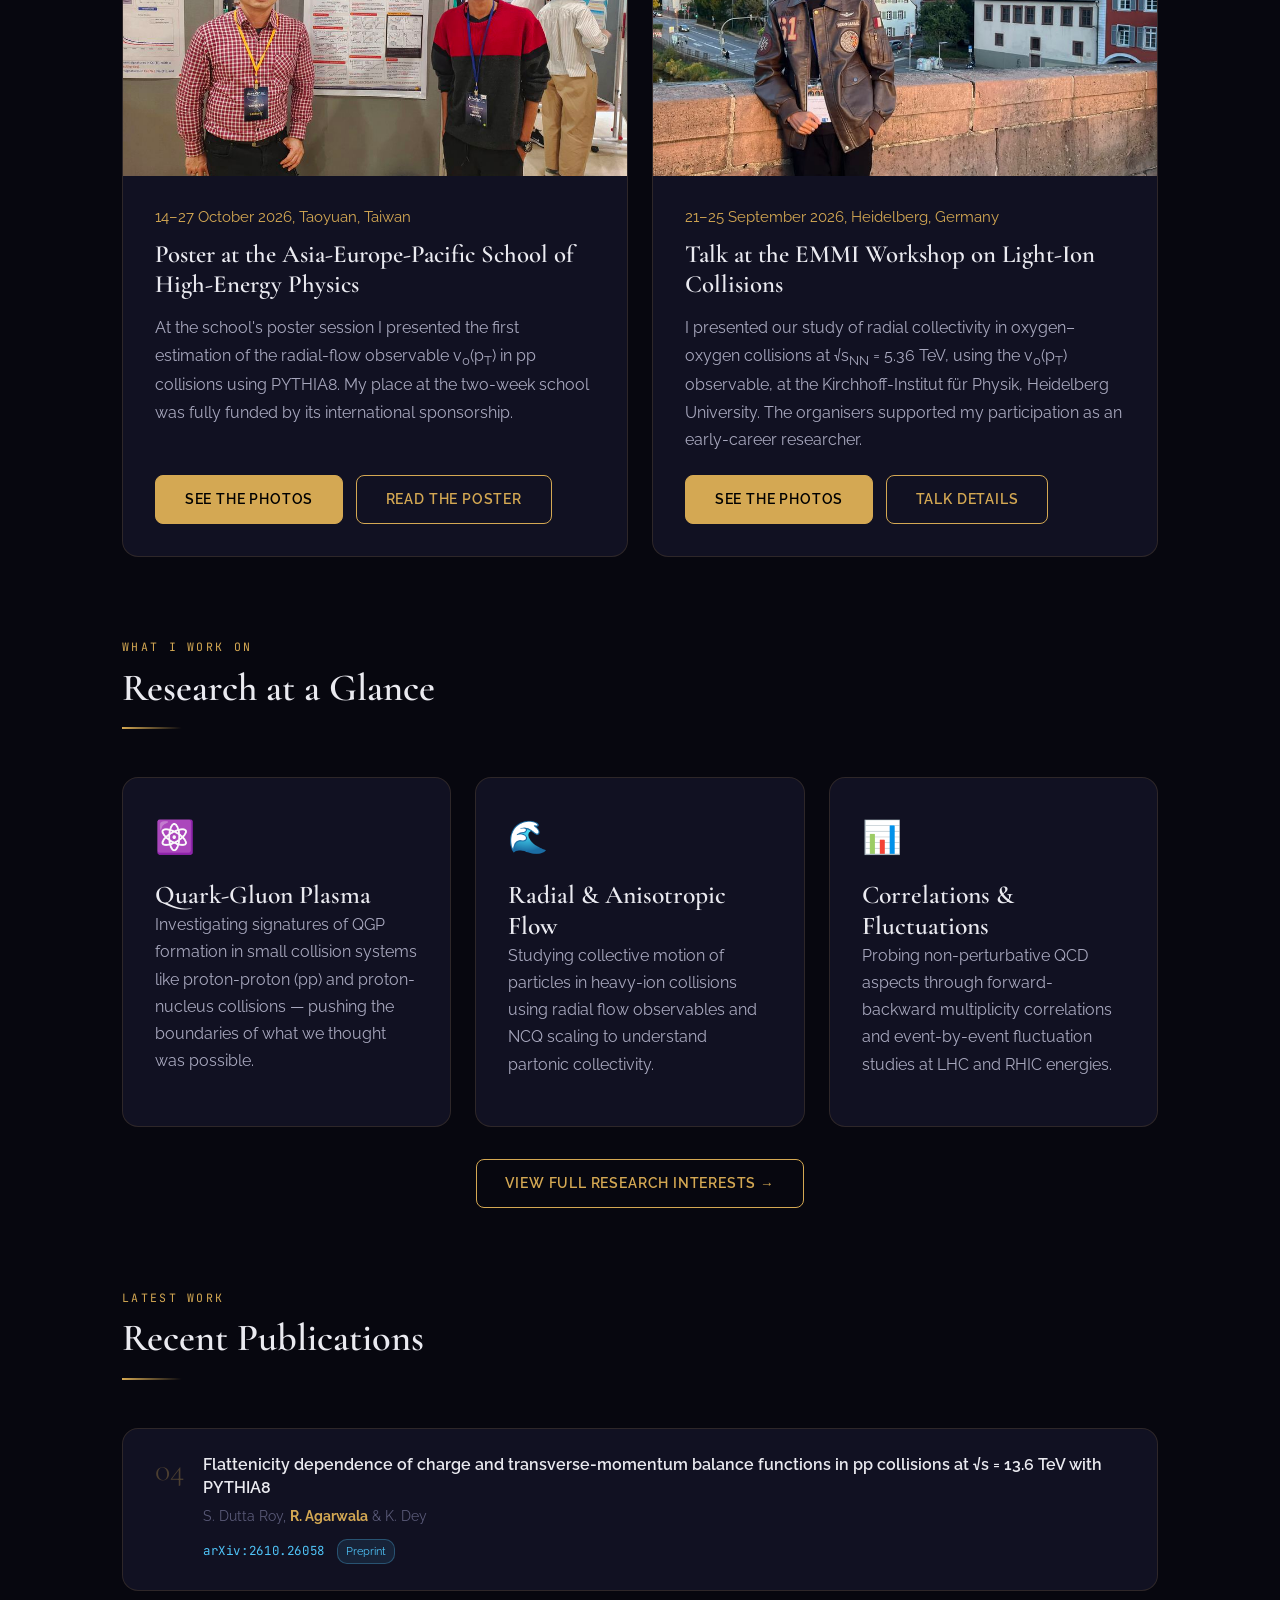
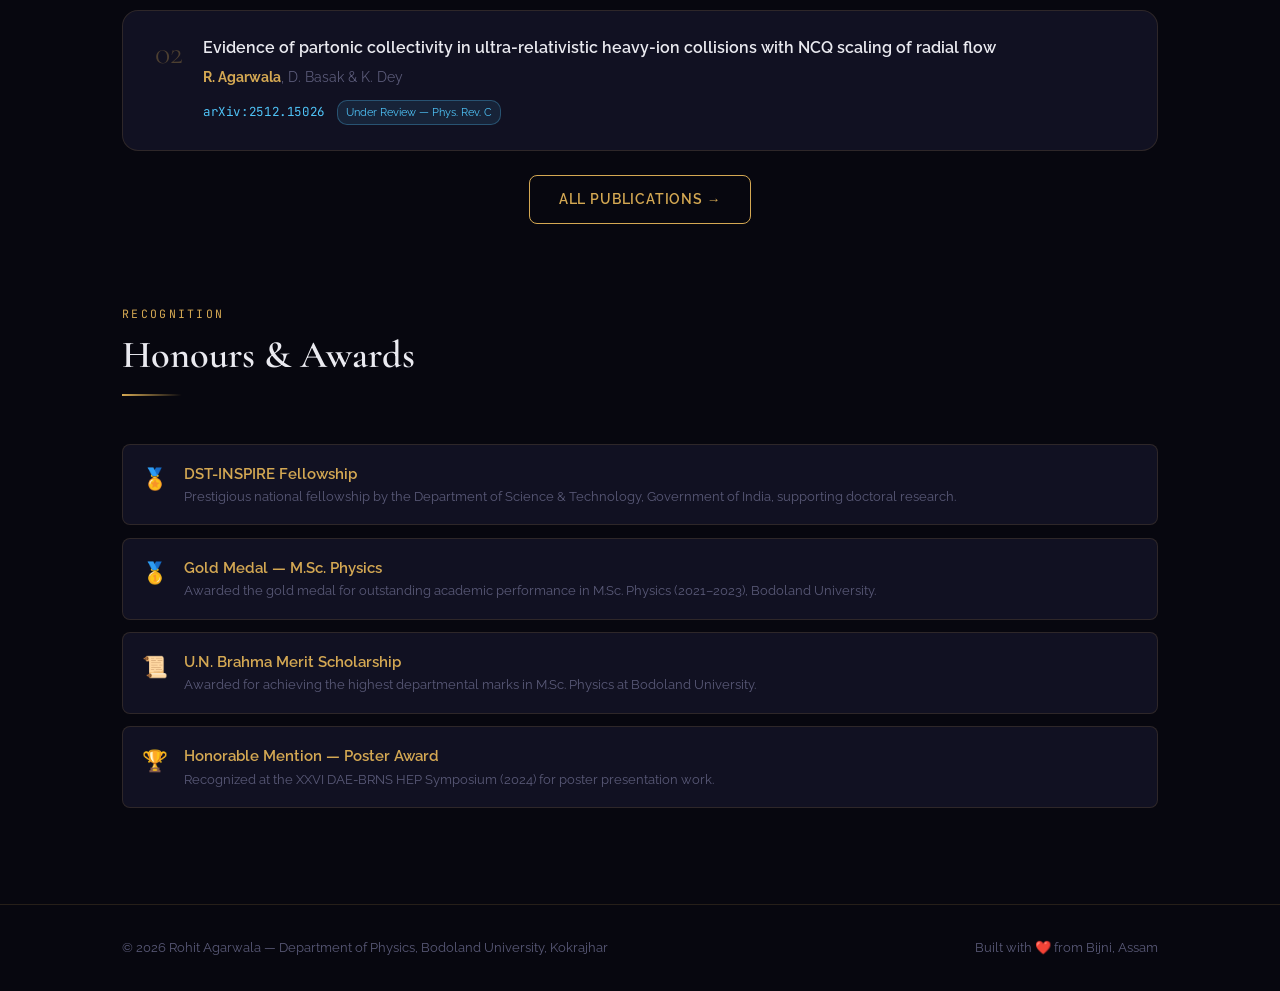
==== commit 7c3b84a4: "Add files via upload" ====
--- a/index.html
+++ b/index.html
@@ -5,7 +5,7 @@
   <meta name="viewport" content="width=device-width, initial-scale=1.0" />
   <title>Rohit Agarwala | High-Energy Nuclear Physics</title>
   <meta name="description" content="Rohit Agarwala — PhD Scholar in High-Energy Nuclear Physics at Bodoland University, Kokrajhar, Assam. Studying QGP, radial flow, and correlations in heavy-ion and pp collisions." />
-  <link rel="stylesheet" href="css/style.css?v=20261123" />
+  <link rel="stylesheet" href="css/style.css?v=20261124" />
 </head>
 <body>
 
@@ -117,26 +117,47 @@
         <h2>Recent Highlights</h2>
         <div class="section-divider"></div>
       </div>
-      <article class="highlight fade-up">
-        <a class="highlight-photo" href="gallery.html#emmi-2026">
-          <img src="images/gallery/emmi-2026/thumbs/castle-backdrop-2.jpg" width="900" height="750"
-               alt="Rohit Agarwala on Heidelberg's Old Bridge, with the castle on the hill behind" loading="lazy" decoding="async" />
-        </a>
-        <div class="highlight-body">
-          <p class="highlight-when">21–25 September 2026, Heidelberg, Germany</p>
-          <h3>Talk at the EMMI Workshop on <span class="nowrap">Light-Ion</span> Collisions</h3>
-          <p>
-            I presented our study of radial collectivity in oxygen–oxygen collisions at
-            √s<sub>NN</sub> = 5.36 TeV, using the v<sub>0</sub>(p<sub>T</sub>) observable, at the
-            Kirchhoff-Institut für Physik, Heidelberg University. The organisers supported my
-            participation as an early-career researcher.
-          </p>
-          <div class="highlight-links">
-            <a class="btn btn-primary" href="gallery.html#emmi-2026">See the photos</a>
-            <a class="btn btn-outline" href="talks.html">Talk details</a>
-          </div>
-        </div>
-      </article>
+      <div class="highlights">
+        <article class="highlight fade-up">
+          <a class="highlight-photo" href="gallery.html#aepshep-2026">
+            <img src="images/gallery/aepshep-2026/thumbs/poster-session.jpg" width="1000" height="750"
+                 alt="Rohit Agarwala and Prof. Yen-Jie Lee beside Rohit's poster at AEPSHEP 2026" loading="lazy" decoding="async" />
+          </a>
+          <div class="highlight-body">
+            <p class="highlight-when">14–27 October 2026, Taoyuan, Taiwan</p>
+            <h3>Poster at the Asia-Europe-Pacific School of High-Energy Physics</h3>
+            <p>
+              At the school's poster session I presented the first estimation of the radial-flow
+              observable v<sub>0</sub>(p<sub>T</sub>) in pp collisions using PYTHIA8. My place at the
+              two-week school was fully funded by its international sponsorship.
+            </p>
+            <div class="highlight-links">
+              <a class="btn btn-primary" href="gallery.html#aepshep-2026">See the photos</a>
+              <a class="btn btn-outline" href="files/aepshep-2026-poster.pdf" target="_blank" rel="noopener">Read the poster</a>
+            </div>
+          </div>
+        </article>
+        <article class="highlight fade-up">
+          <a class="highlight-photo" href="gallery.html#emmi-2026">
+            <img src="images/gallery/emmi-2026/thumbs/castle-backdrop-2.jpg" width="900" height="750"
+                 alt="Rohit Agarwala on Heidelberg's Old Bridge, with the castle on the hill behind" loading="lazy" decoding="async" />
+          </a>
+          <div class="highlight-body">
+            <p class="highlight-when">21–25 September 2026, Heidelberg, Germany</p>
+            <h3>Talk at the EMMI Workshop on <span class="nowrap">Light-Ion</span> Collisions</h3>
+            <p>
+              I presented our study of radial collectivity in oxygen–oxygen collisions at
+              √s<sub>NN</sub> = 5.36 TeV, using the v<sub>0</sub>(p<sub>T</sub>) observable, at the
+              Kirchhoff-Institut für Physik, Heidelberg University. The organisers supported my
+              participation as an early-career researcher.
+            </p>
+            <div class="highlight-links">
+              <a class="btn btn-primary" href="gallery.html#emmi-2026">See the photos</a>
+              <a class="btn btn-outline" href="talks.html">Talk details</a>
+            </div>
+          </div>
+        </article>
+      </div>
     </div>
   </section>
 
@@ -258,6 +279,6 @@
 @keyframes blink { 0%,100% { opacity: 1; } 50% { opacity: 0; } }
 </style>
 
-<script src="js/main.js?v=20261123"></script>
+<script src="js/main.js?v=20261124"></script>
 </body>
 </html>
--- a/css/style.css
+++ b/css/style.css
@@ -592,19 +592,41 @@
 /* =============================================
    Photos on other pages
    ============================================= */
-/* Home: recent highlight */
+/* Home: recent highlights, newest first */
+.highlights { display: grid; grid-template-columns: repeat(auto-fit, minmax(min(100%, 340px), 1fr)); gap: 1.5rem; }
 .highlight {
-  display: grid; grid-template-columns: minmax(0, 1fr) minmax(0, 1fr);
+  display: flex; flex-direction: column;
   background: var(--bg-card); border: 1px solid var(--border);
   border-radius: var(--radius-lg); overflow: hidden;
 }
 .highlight-photo { display: block; }
-.highlight-photo img { display: block; width: 100%; height: 100%; aspect-ratio: 6 / 5; object-fit: cover; }
-.highlight-body { padding: 2.5rem; display: flex; flex-direction: column; justify-content: center; }
+.highlight-photo img { display: block; width: 100%; height: auto; aspect-ratio: 3 / 2; object-fit: cover; }
+.highlight-body { flex: 1; display: flex; flex-direction: column; padding: 1.8rem 2rem 2rem; }
 .highlight-when { font-size: 0.95rem; color: var(--gold); margin-bottom: 0.6rem; }
-.highlight-body h3 { font-size: clamp(1.4rem, 2.4vw, 1.8rem); margin-bottom: 1rem; }
+.highlight-body h3 { font-size: clamp(1.3rem, 2vw, 1.55rem); margin-bottom: 0.9rem; }
 .highlight-body p { max-width: 56ch; }
-.highlight-links { display: flex; flex-wrap: wrap; gap: 0.8rem; margin-top: 0.6rem; }
+.highlight-links { display: flex; flex-wrap: wrap; gap: 0.8rem; margin-top: auto; padding-top: 0.4rem; }
+
+/* Gallery: links to each event on the page */
+.event-index { display: flex; flex-wrap: wrap; justify-content: center; gap: 0.7rem; margin-top: 1.8rem; }
+.event-index a {
+  font-size: 0.88rem; font-weight: 600; color: var(--text-secondary);
+  padding: 0.45rem 1.1rem; border: 1px solid var(--border-hover); border-radius: 999px;
+  transition: color var(--transition), border-color var(--transition), background var(--transition);
+}
+.event-index a:hover { color: var(--gold); border-color: var(--gold); background: var(--gold-dim); }
+
+/* Gallery: a tall poster beside the event text */
+.portrait-figure { width: 100%; max-width: 420px; justify-self: center; }
+
+/* Hobbies: photo inside the Virat Kohli card */
+.kohli-photo { float: right; width: min(300px, 42%); margin: 0.3rem 0 1.4rem 2.2rem; position: relative; z-index: 1; }
+.kohli-photo img { display: block; width: 100%; height: auto; border-radius: var(--radius); border: 1px solid var(--border-hover); }
+.kohli-photo figcaption {
+  font-family: var(--font-display); font-style: italic; font-size: 1rem; line-height: 1.45;
+  color: var(--text-secondary); margin-top: 0.7rem;
+}
+.kohli-card .quote-block { overflow: hidden; }  /* keeps the quote box beside the photo, not under it */
 
 /* Conferences: event card with a photo on top */
 .conf-photo { display: block; margin: -1.5rem -1.5rem 1.2rem; overflow: hidden; border-radius: var(--radius-lg) var(--radius-lg) 0 0; }
@@ -625,9 +647,6 @@
   .hobby-feature { grid-template-columns: 1fr; }
   .event-intro { grid-template-columns: 1fr; gap: 2rem; }
   .photo-rows { --row: 240px; }
-  .highlight { grid-template-columns: 1fr; }
-  .highlight-photo img { aspect-ratio: 3 / 2; }
-  .highlight-body { padding: 1.8rem; }
 }
 @media (max-width: 640px) {
   /* row height scaled to the screen so a row holds two portraits, or one portrait and one landscape */
@@ -635,6 +654,8 @@
   .viewer { grid-template-columns: 0 minmax(0, 1fr) 0; }
   .viewer-figure { padding: 4rem 0.75rem 5.5rem; }
   .viewer-img { max-height: calc(100vh - 13rem); max-height: calc(100dvh - 13rem); }
+  .kohli-photo { float: none; width: 100%; max-width: 360px; margin: 0 auto 1.5rem; }
+  .highlight-body { padding: 1.5rem; }
   .viewer-prev, .viewer-next { position: absolute; bottom: 1.25rem; }
   .viewer-prev { left: 1.25rem; }
   .viewer-next { right: 1.25rem; }
